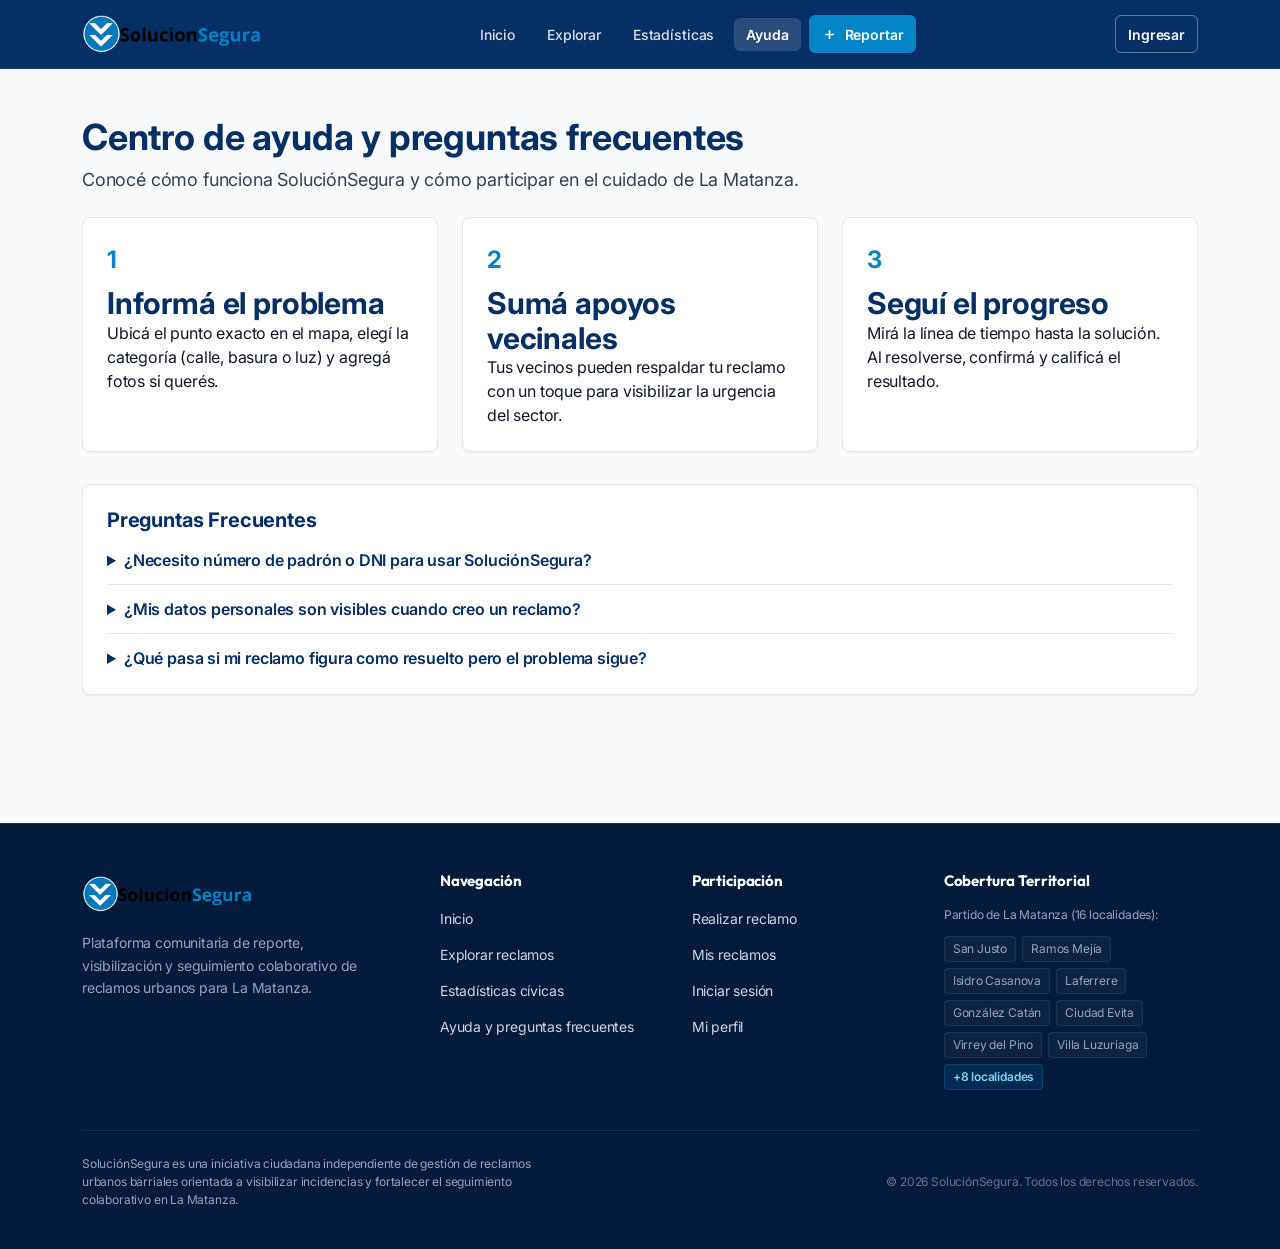
==== pages/ayuda.html @ 88a14005 "feat: inicializar plataforma SoluciónSegura con flujo de reclamos, mapa interactivo y gestión de evi" ====
<!DOCTYPE html>
<html lang="es">
<head>
  <meta charset="UTF-8">
  <meta name="viewport" content="width=device-width, initial-scale=1.0">
  <title>Centro de Ayuda — SoluciónSegura</title>
  <link rel="stylesheet" href="../assets/css/main.css">
</head>
<body class="app-shell">

  <header class="site-header" role="banner">
    <div class="container-desktop site-header__inner">
      <a href="../index.html" class="brand-link" aria-label="SoluciónSegura - Inicio">
        <svg class="brand-logo" width="32" height="32" viewBox="0 0 32 32" fill="none" aria-hidden="true">
          <rect width="32" height="32" rx="8" fill="#078DFA"/>
          <path d="M16 6L24 10V16C24 21 20.5 25.5 16 27C11.5 25.5 8 21 8 16V10L16 6Z" fill="#FFFFFF"/>
          <path d="M14 16.5L12 14.5L10.5 16L14 19.5L21.5 12L20 10.5L14 16.5Z" fill="#062F66"/>
        </svg>
        <span>SoluciónSegura</span>
      </a>

      <nav class="desktop-nav" role="navigation" aria-label="Navegación principal">
        <a href="../index.html" class="nav-link" data-page="inicio">Inicio</a>
        <a href="explorar.html" class="nav-link" data-page="explorar">Explorar</a>
        <a href="estadisticas.html" class="nav-link" data-page="estadisticas">Estadísticas</a>
        <a href="ayuda.html" class="nav-link is-active" data-page="ayuda">Ayuda</a>
        <a href="nuevo-reclamo.html" class="btn btn--primary btn--sm">Realizar reclamo</a>
      </nav>

      <div class="header-actions"></div>
    </div>
  </header>

  <main class="main-content" id="main-content" role="main">
    <div class="container-desktop section-spacer">
      
      <div class="section-header">
        <h1 class="section-header__title">Centro de ayuda y preguntas frecuentes</h1>
        <p class="section-header__subtitle">Conocé cómo funciona SoluciónSegura y cómo participar en el cuidado de La Matanza.</p>
      </div>

      <!-- Guía en 3 Pasos -->
      <section class="grid-cards" style="margin-bottom: var(--space-8);">
        <div class="card">
          <span style="font-size: var(--font-size-2xl); font-weight: bold; color: var(--color-accent); margin-bottom: var(--space-2);">1</span>
          <h2 class="card__title">Informá el problema</h2>
          <p class="card__body">Ubicá el punto exacto en el mapa, elegí la categoría (calle, basura o luz) y agregá fotos si querés.</p>
        </div>

        <div class="card">
          <span style="font-size: var(--font-size-2xl); font-weight: bold; color: var(--color-accent); margin-bottom: var(--space-2);">2</span>
          <h2 class="card__title">Sumá apoyos vecinales</h2>
          <p class="card__body">Tus vecinos pueden respaldar tu reclamo con un toque para visibilizar la urgencia del sector.</p>
        </div>

        <div class="card">
          <span style="font-size: var(--font-size-2xl); font-weight: bold; color: var(--color-accent); margin-bottom: var(--space-2);">3</span>
          <h2 class="card__title">Seguí el progreso</h2>
          <p class="card__body">Mirá la línea de tiempo hasta la solución. Al resolverse, confirmá y calificá el resultado.</p>
        </div>
      </section>

      <!-- Preguntas Frecuentes -->
      <section class="card" style="margin-bottom: var(--space-8);">
        <h2 style="font-size: var(--font-size-xl); margin-bottom: var(--space-4);">Preguntas Frecuentes</h2>
        
        <details style="margin-bottom: var(--space-3); border-bottom: 1px solid var(--color-border); padding-bottom: var(--space-3);">
          <summary style="font-weight: var(--font-weight-semibold); cursor: pointer; color: var(--color-primary-dark);">
            ¿Necesito número de padrón o DNI para usar SoluciónSegura?
          </summary>
          <p style="margin-top: var(--space-2); color: var(--color-text-secondary); font-size: var(--font-size-sm);">
            No. Para agilizar la participación ciudadana y garantizar la inclusión, solo se solicita nombre, correo y contraseña o acceso con Google. No se pide padrón, DNI ni comprobante de domicilio.
          </p>
        </details>

        <details style="margin-bottom: var(--space-3); border-bottom: 1px solid var(--color-border); padding-bottom: var(--space-3);">
          <summary style="font-weight: var(--font-weight-semibold); cursor: pointer; color: var(--color-primary-dark);">
            ¿Mis datos personales son visibles cuando creo un reclamo?
          </summary>
          <p style="margin-top: var(--space-2); color: var(--color-text-secondary); font-size: var(--font-size-sm);">
            No. En el detalle público solo se muestra la ubicación del problema, las fotos y la descripción. Tu nombre completo, correo y datos privados nunca se publican.
          </p>
        </details>

        <details>
          <summary style="font-weight: var(--font-weight-semibold); cursor: pointer; color: var(--color-primary-dark);">
            ¿Qué pasa si mi reclamo figura como resuelto pero el problema sigue?
          </summary>
          <p style="margin-top: var(--space-2); color: var(--color-text-secondary); font-size: var(--font-size-sm);">
            El creador del reclamo puede solicitar su reapertura inmediata. Los demás vecinos adheridos pueden marcar «El problema sigue presente» para solicitar una nueva inspección.
          </p>
        </details>
      </section>

    </div>
  </main>

  <nav class="mobile-bottom-nav" role="navigation" aria-label="Navegación inferior móvil">
    <a href="../index.html" class="mobile-nav-item" data-page="inicio">
      <span class="mobile-nav-item__icon" aria-hidden="true">
        <svg width="22" height="22" viewBox="0 0 24 24" fill="none" stroke="currentColor" stroke-width="2"><path d="m3 9 9-7 9 7v11a2 2 0 0 1-2 2H5a2 2 0 0 1-2-2z"/></svg>
      </span>
      <span>Inicio</span>
    </a>
    <a href="explorar.html" class="mobile-nav-item" data-page="explorar">
      <span class="mobile-nav-item__icon" aria-hidden="true">
        <svg width="22" height="22" viewBox="0 0 24 24" fill="none" stroke="currentColor" stroke-width="2"><circle cx="11" cy="11" r="8"/><path d="m21 21-4.3-4.3"/></svg>
      </span>
      <span>Explorar</span>
    </a>
    <a href="nuevo-reclamo.html" class="mobile-nav-item" data-page="reportar">
      <span class="mobile-nav-item__icon" aria-hidden="true">
        <svg width="22" height="22" viewBox="0 0 24 24" fill="none" stroke="currentColor" stroke-width="2"><circle cx="12" cy="12" r="10"/><path d="M12 8v8"/><path d="M8 12h8"/></svg>
      </span>
      <span>Reportar</span>
    </a>
  </nav>

  <script type="module">
    import { setupNavigation } from '../assets/js/main.js';
    setupNavigation({ activePage: 'ayuda', basePath: '../' });
  </script>
</body>
</html>
---- assets/css/main.css ----
/* ==========================================================================
   SoluciónSegura — Hoja de Estilos Principal (Consolidador MPA)
   Agrupa tokens, base, layout, componentes reutilizables y responsive
   ========================================================================== */

/* Tipografía: Outfit (Títulos) + Inter (Interfaz y Texto) */
@import url("https://fonts.googleapis.com/css2?family=Inter:wght@400;500;600;700&family=Outfit:wght@500;600;700;800&display=swap");

@import url("./variables.css");
@import url("./base.css");
@import url("./layout.css");
@import url("./responsive.css");

/* Componentes */
@import url("./components/buttons.css");
@import url("./components/cards.css");
@import url("./components/steps.css");
@import url("./components/map.css");
@import url("./components/stats.css");
@import url("./components/forms.css");
@import url("./components/badges.css");
@import url("./components/navigation.css");
@import url("./components/modals.css");
@import url("./components/toast.css");

/* Páginas específicas */
@import url("./pages/auth.css");
@import url("./pages/claim-form.css");
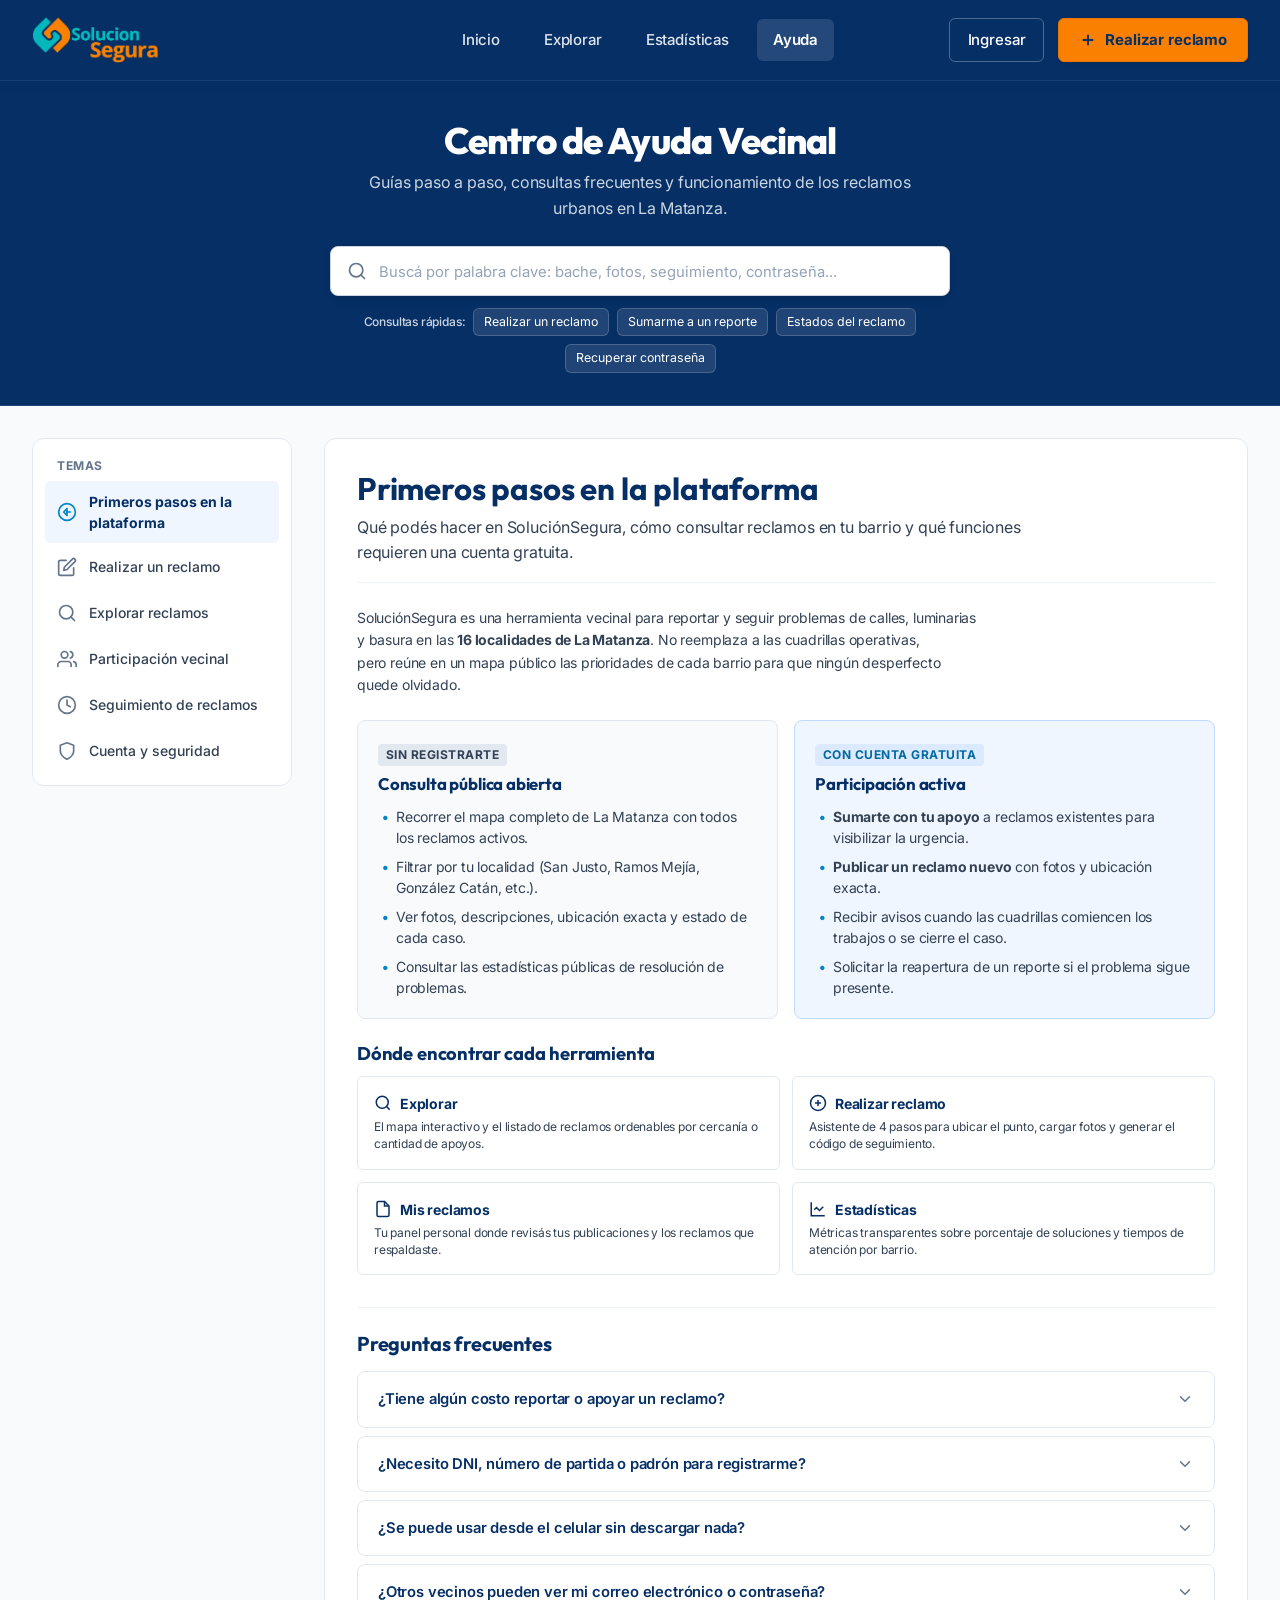
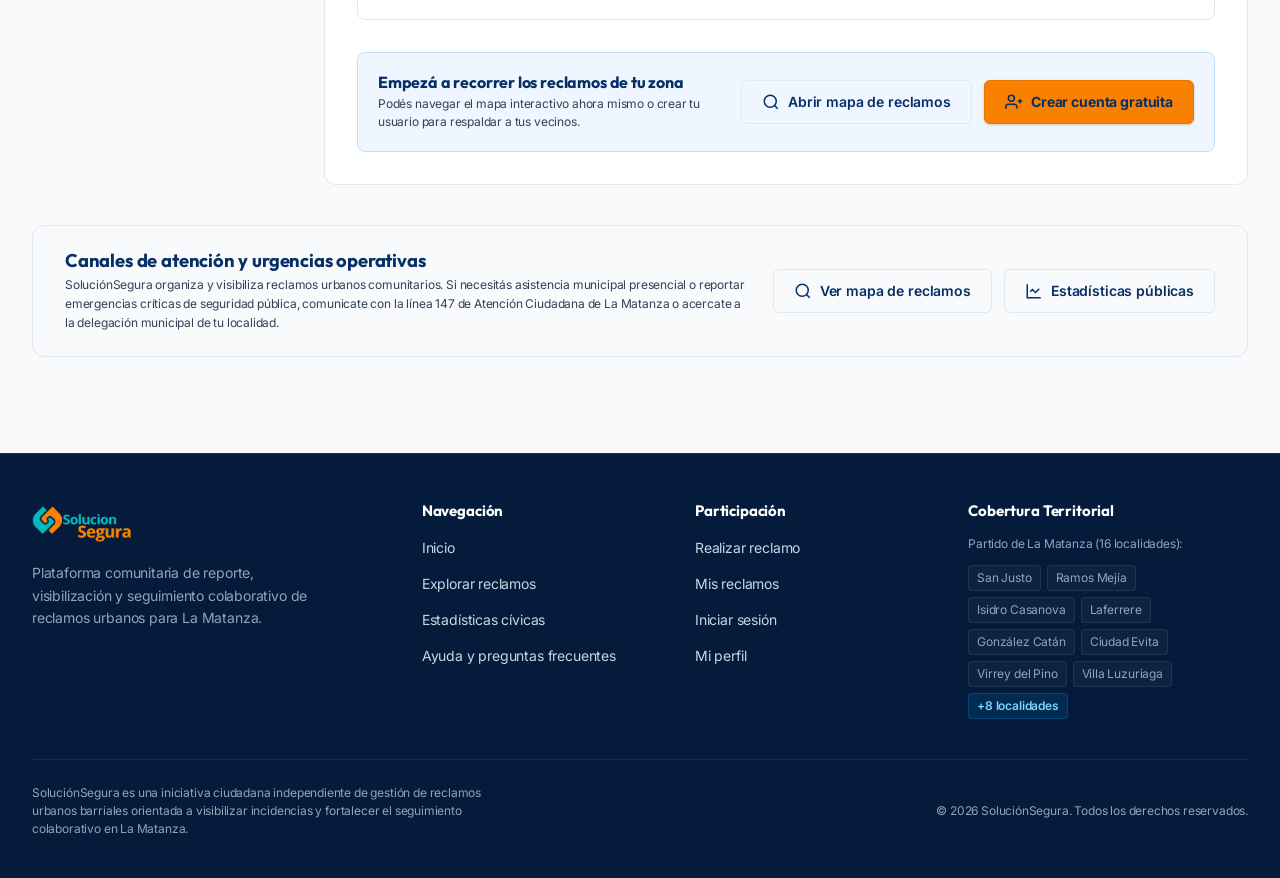
==== commit b6da7dcf: "feat: scaffold project structure with CSS modules, base styles, and core page templates" ====
--- a/pages/ayuda.html
+++ b/pages/ayuda.html
@@ -3,123 +3,155 @@
 <head>
   <meta charset="UTF-8">
   <meta name="viewport" content="width=device-width, initial-scale=1.0">
-  <title>Centro de Ayuda — SoluciónSegura</title>
+  <meta name="description" content="Centro de Ayuda de SoluciónSegura. Guías para reportar problemas de bacheo, luminarias y residuos, sumarte a reclamos existentes y seguir el estado de obra en La Matanza.">
+  <title>Centro de Ayuda | SoluciónSegura</title>
   <link rel="stylesheet" href="../assets/css/main.css">
 </head>
 <body class="app-shell">
 
-  <header class="site-header" role="banner">
-    <div class="container-desktop site-header__inner">
-      <a href="../index.html" class="brand-link" aria-label="SoluciónSegura - Inicio">
-        <svg class="brand-logo" width="32" height="32" viewBox="0 0 32 32" fill="none" aria-hidden="true">
-          <rect width="32" height="32" rx="8" fill="#078DFA"/>
-          <path d="M16 6L24 10V16C24 21 20.5 25.5 16 27C11.5 25.5 8 21 8 16V10L16 6Z" fill="#FFFFFF"/>
-          <path d="M14 16.5L12 14.5L10.5 16L14 19.5L21.5 12L20 10.5L14 16.5Z" fill="#062F66"/>
-        </svg>
-        <span>SoluciónSegura</span>
-      </a>
-
-      <nav class="desktop-nav" role="navigation" aria-label="Navegación principal">
-        <a href="../index.html" class="nav-link" data-page="inicio">Inicio</a>
-        <a href="explorar.html" class="nav-link" data-page="explorar">Explorar</a>
-        <a href="estadisticas.html" class="nav-link" data-page="estadisticas">Estadísticas</a>
-        <a href="ayuda.html" class="nav-link is-active" data-page="ayuda">Ayuda</a>
-        <a href="nuevo-reclamo.html" class="btn btn--primary btn--sm">Realizar reclamo</a>
-      </nav>
-
-      <div class="header-actions"></div>
-    </div>
-  </header>
+  <!-- Cabecera Institucional (inyectada por navbar.js) -->
+  <header class="site-header" role="banner"></header>
 
   <main class="main-content" id="main-content" role="main">
-    <div class="container-desktop section-spacer">
-      
-      <div class="section-header">
-        <h1 class="section-header__title">Centro de ayuda y preguntas frecuentes</h1>
-        <p class="section-header__subtitle">Conocé cómo funciona SoluciónSegura y cómo participar en el cuidado de La Matanza.</p>
+
+    <!-- 1. Encabezado institucional con buscador -->
+    <section class="help-hero" aria-labelledby="help-hero-title">
+      <div class="help-hero__inner">
+        
+        <h1 id="help-hero-title" class="help-hero__title">Centro de Ayuda Vecinal</h1>
+        <p class="help-hero__description">
+          Guías paso a paso, consultas frecuentes y funcionamiento de los reclamos urbanos en La Matanza.
+        </p>
+
+        <!-- Buscador -->
+        <div class="help-search-container" role="search" aria-label="Buscador de ayuda">
+          <div class="help-search-bar">
+            <span class="help-search-bar__icon" aria-hidden="true">
+              <svg width="20" height="20" viewBox="0 0 24 24" fill="none" stroke="currentColor" stroke-width="2" stroke-linecap="round" stroke-linejoin="round">
+                <circle cx="11" cy="11" r="8"></circle>
+                <line x1="21" y1="21" x2="16.65" y2="16.65"></line>
+              </svg>
+            </span>
+            <input type="search" 
+                   id="help-search-input" 
+                   class="help-search-bar__input" 
+                   placeholder="Buscá por palabra clave: bache, fotos, seguimiento, contraseña..." 
+                   aria-label="Buscar en el Centro de Ayuda"
+                   autocomplete="off"
+                   spellcheck="false">
+            <button type="button" 
+                    id="help-search-clear" 
+                    class="help-search-bar__clear" 
+                    aria-label="Borrar búsqueda" 
+                    hidden>
+              <svg width="16" height="16" viewBox="0 0 24 24" fill="none" stroke="currentColor" stroke-width="2.5" stroke-linecap="round" stroke-linejoin="round" aria-hidden="true">
+                <line x1="18" y1="6" x2="6" y2="18"></line>
+                <line x1="6" y1="6" x2="18" y2="18"></line>
+              </svg>
+            </button>
+          </div>
+
+          <!-- Sugerencias directas -->
+          <div class="help-quick-searches" aria-label="Consultas habituales">
+            <span class="help-quick-searches__label">Consultas rápidas:</span>
+            <button type="button" class="help-quick-tag js-quick-tag">Realizar un reclamo</button>
+            <button type="button" class="help-quick-tag js-quick-tag">Sumarme a un reporte</button>
+            <button type="button" class="help-quick-tag js-quick-tag">Estados del reclamo</button>
+            <button type="button" class="help-quick-tag js-quick-tag">Recuperar contraseña</button>
+          </div>
+
+          <!-- Dropdown interactivo de resultados -->
+          <div class="help-search-results" id="help-search-results" role="listbox" aria-label="Resultados de búsqueda" hidden>
+            <div class="help-search-results__header">
+              <span id="help-search-count">0 resultados</span>
+              <span style="font-size: 0.75rem; color: #94A3B8;">Presioná Esc para cerrar</span>
+            </div>
+            <div id="help-search-list">
+              <!-- Inyectado dinámicamente -->
+            </div>
+          </div>
+        </div>
+
+      </div>
+    </section>
+
+    <!-- 2. Cuerpo del Centro de Ayuda -->
+    <div class="help-page-container help-main-section">
+
+      <!-- Selector Móvil de Categorías -->
+      <div class="help-mobile-nav" aria-label="Temas de ayuda">
+        <span class="help-mobile-nav__label" id="mobile-nav-label">Tema seleccionado:</span>
+        
+        <div class="help-mobile-pills" id="help-mobile-pills" role="tablist" aria-labelledby="mobile-nav-label">
+          <!-- Inyectado dinámicamente -->
+        </div>
+
+        <select id="help-mobile-select" class="help-mobile-select" aria-labelledby="mobile-nav-label">
+          <!-- Inyectado dinámicamente -->
+        </select>
       </div>
 
-      <!-- Guía en 3 Pasos -->
-      <section class="grid-cards" style="margin-bottom: var(--space-8);">
-        <div class="card">
-          <span style="font-size: var(--font-size-2xl); font-weight: bold; color: var(--color-accent); margin-bottom: var(--space-2);">1</span>
-          <h2 class="card__title">Informá el problema</h2>
-          <p class="card__body">Ubicá el punto exacto en el mapa, elegí la categoría (calle, basura o luz) y agregá fotos si querés.</p>
+      <!-- Layout de Dos Columnas (Desktop) -->
+      <div class="help-two-columns">
+
+        <!-- Columna Izquierda: Temas -->
+        <aside class="help-sidebar" aria-label="Temas de ayuda">
+          <h2 class="help-sidebar__title">Temas</h2>
+          <ul class="help-nav-list" id="help-desktop-nav-list" role="tablist" aria-orientation="vertical">
+            <!-- Inyectado dinámicamente -->
+          </ul>
+        </aside>
+
+        <!-- Columna Derecha: Panel de Contenido -->
+        <section class="help-content-panel" 
+                 id="help-content-panel" 
+                 role="tabpanel" 
+                 aria-live="polite"
+                 tabindex="0">
+          <!-- Inyectado dinámicamente según la categoría activa -->
+        </section>
+
+      </div>
+
+      <!-- 3. Bloque de Canales y Orientación Municipal -->
+      <section class="help-civic-card" aria-label="Canales de atención ciudadana">
+        <div class="help-civic-card__content">
+          <h2 class="help-civic-card__title">Canales de atención y urgencias operativas</h2>
+          <p class="help-civic-card__text">
+            SoluciónSegura organiza y visibiliza reclamos urbanos comunitarios. Si necesitás asistencia municipal presencial o reportar emergencias críticas de seguridad pública, comunicate con la línea 147 de Atención Ciudadana de La Matanza o acercate a la delegación municipal de tu localidad.
+          </p>
         </div>
-
-        <div class="card">
-          <span style="font-size: var(--font-size-2xl); font-weight: bold; color: var(--color-accent); margin-bottom: var(--space-2);">2</span>
-          <h2 class="card__title">Sumá apoyos vecinales</h2>
-          <p class="card__body">Tus vecinos pueden respaldar tu reclamo con un toque para visibilizar la urgencia del sector.</p>
-        </div>
-
-        <div class="card">
-          <span style="font-size: var(--font-size-2xl); font-weight: bold; color: var(--color-accent); margin-bottom: var(--space-2);">3</span>
-          <h2 class="card__title">Seguí el progreso</h2>
-          <p class="card__body">Mirá la línea de tiempo hasta la solución. Al resolverse, confirmá y calificá el resultado.</p>
+        <div class="help-civic-card__links">
+          <a href="explorar.html" class="btn btn--outline">
+            <svg width="16" height="16" viewBox="0 0 24 24" fill="none" stroke="currentColor" stroke-width="2" aria-hidden="true">
+              <circle cx="11" cy="11" r="8"></circle>
+              <line x1="21" y1="21" x2="16.65" y2="16.65"></line>
+            </svg>
+            <span>Ver mapa de reclamos</span>
+          </a>
+          <a href="estadisticas.html" class="btn btn--outline">
+            <svg width="16" height="16" viewBox="0 0 24 24" fill="none" stroke="currentColor" stroke-width="2" aria-hidden="true">
+              <path d="M3 3v18h18"></path>
+              <path d="m19 9-5 5-4-4-3 3"></path>
+            </svg>
+            <span>Estadísticas públicas</span>
+          </a>
         </div>
       </section>
 
-      <!-- Preguntas Frecuentes -->
-      <section class="card" style="margin-bottom: var(--space-8);">
-        <h2 style="font-size: var(--font-size-xl); margin-bottom: var(--space-4);">Preguntas Frecuentes</h2>
-        
-        <details style="margin-bottom: var(--space-3); border-bottom: 1px solid var(--color-border); padding-bottom: var(--space-3);">
-          <summary style="font-weight: var(--font-weight-semibold); cursor: pointer; color: var(--color-primary-dark);">
-            ¿Necesito número de padrón o DNI para usar SoluciónSegura?
-          </summary>
-          <p style="margin-top: var(--space-2); color: var(--color-text-secondary); font-size: var(--font-size-sm);">
-            No. Para agilizar la participación ciudadana y garantizar la inclusión, solo se solicita nombre, correo y contraseña o acceso con Google. No se pide padrón, DNI ni comprobante de domicilio.
-          </p>
-        </details>
+    </div>
 
-        <details style="margin-bottom: var(--space-3); border-bottom: 1px solid var(--color-border); padding-bottom: var(--space-3);">
-          <summary style="font-weight: var(--font-weight-semibold); cursor: pointer; color: var(--color-primary-dark);">
-            ¿Mis datos personales son visibles cuando creo un reclamo?
-          </summary>
-          <p style="margin-top: var(--space-2); color: var(--color-text-secondary); font-size: var(--font-size-sm);">
-            No. En el detalle público solo se muestra la ubicación del problema, las fotos y la descripción. Tu nombre completo, correo y datos privados nunca se publican.
-          </p>
-        </details>
-
-        <details>
-          <summary style="font-weight: var(--font-weight-semibold); cursor: pointer; color: var(--color-primary-dark);">
-            ¿Qué pasa si mi reclamo figura como resuelto pero el problema sigue?
-          </summary>
-          <p style="margin-top: var(--space-2); color: var(--color-text-secondary); font-size: var(--font-size-sm);">
-            El creador del reclamo puede solicitar su reapertura inmediata. Los demás vecinos adheridos pueden marcar «El problema sigue presente» para solicitar una nueva inspección.
-          </p>
-        </details>
-      </section>
-
-    </div>
   </main>
-
-  <nav class="mobile-bottom-nav" role="navigation" aria-label="Navegación inferior móvil">
-    <a href="../index.html" class="mobile-nav-item" data-page="inicio">
-      <span class="mobile-nav-item__icon" aria-hidden="true">
-        <svg width="22" height="22" viewBox="0 0 24 24" fill="none" stroke="currentColor" stroke-width="2"><path d="m3 9 9-7 9 7v11a2 2 0 0 1-2 2H5a2 2 0 0 1-2-2z"/></svg>
-      </span>
-      <span>Inicio</span>
-    </a>
-    <a href="explorar.html" class="mobile-nav-item" data-page="explorar">
-      <span class="mobile-nav-item__icon" aria-hidden="true">
-        <svg width="22" height="22" viewBox="0 0 24 24" fill="none" stroke="currentColor" stroke-width="2"><circle cx="11" cy="11" r="8"/><path d="m21 21-4.3-4.3"/></svg>
-      </span>
-      <span>Explorar</span>
-    </a>
-    <a href="nuevo-reclamo.html" class="mobile-nav-item" data-page="reportar">
-      <span class="mobile-nav-item__icon" aria-hidden="true">
-        <svg width="22" height="22" viewBox="0 0 24 24" fill="none" stroke="currentColor" stroke-width="2"><circle cx="12" cy="12" r="10"/><path d="M12 8v8"/><path d="M8 12h8"/></svg>
-      </span>
-      <span>Reportar</span>
-    </a>
-  </nav>
 
   <script type="module">
     import { setupNavigation } from '../assets/js/main.js';
+    import { initHelpCenter } from '../assets/js/pages/ayuda.js';
+
+    // 1. Inicializar navegación común (Header, Footer, Mobile Nav)
     setupNavigation({ activePage: 'ayuda', basePath: '../' });
+
+    // 2. Inicializar controlador del Centro de Ayuda
+    initHelpCenter();
   </script>
 </body>
 </html>
-
--- a/assets/css/main.css
+++ b/assets/css/main.css
@@ -26,6 +26,12 @@
 /* Páginas específicas */
 @import url("./pages/auth.css");
 @import url("./pages/claim-form.css");
+@import url("./pages/explorar.css");
+@import url("./pages/perfil.css");
+@import url("./pages/notificaciones.css");
+@import url("./pages/estadisticas.css");
+@import url("./pages/ayuda.css");
 
 
 
+
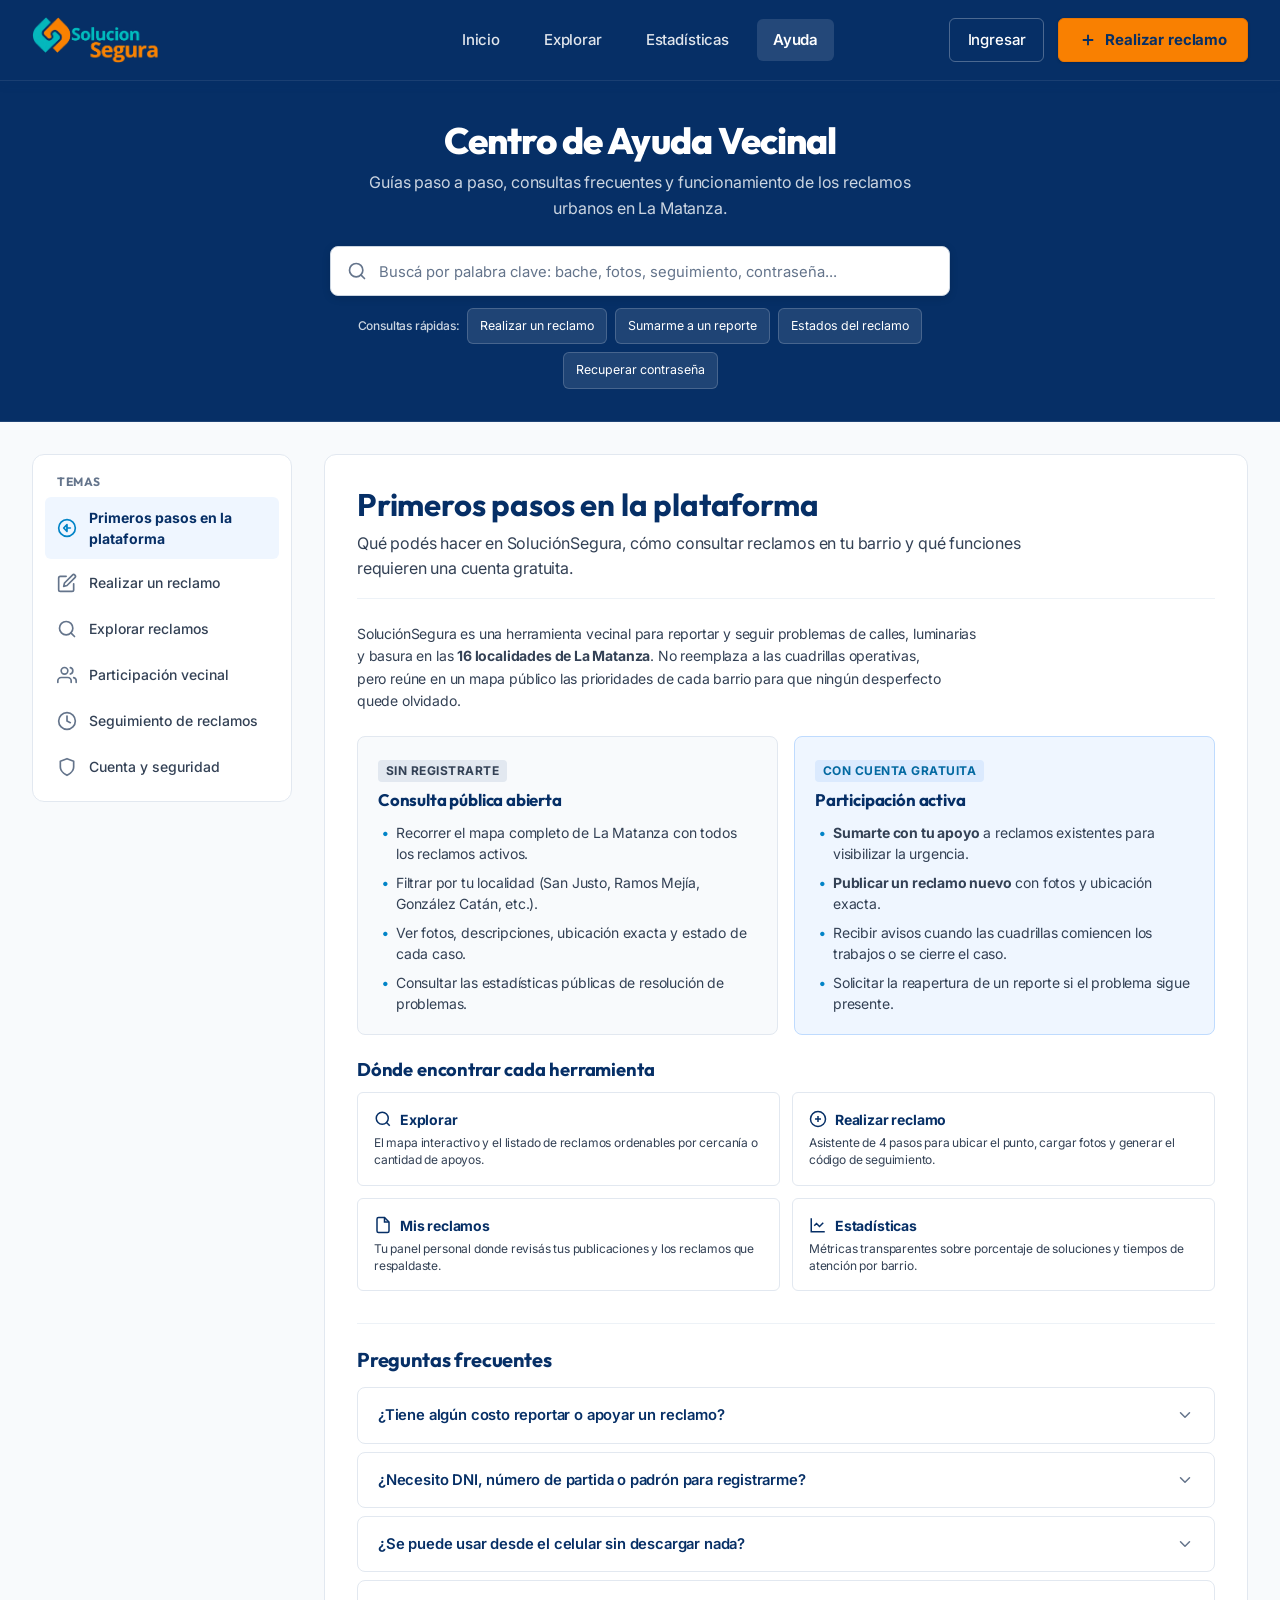
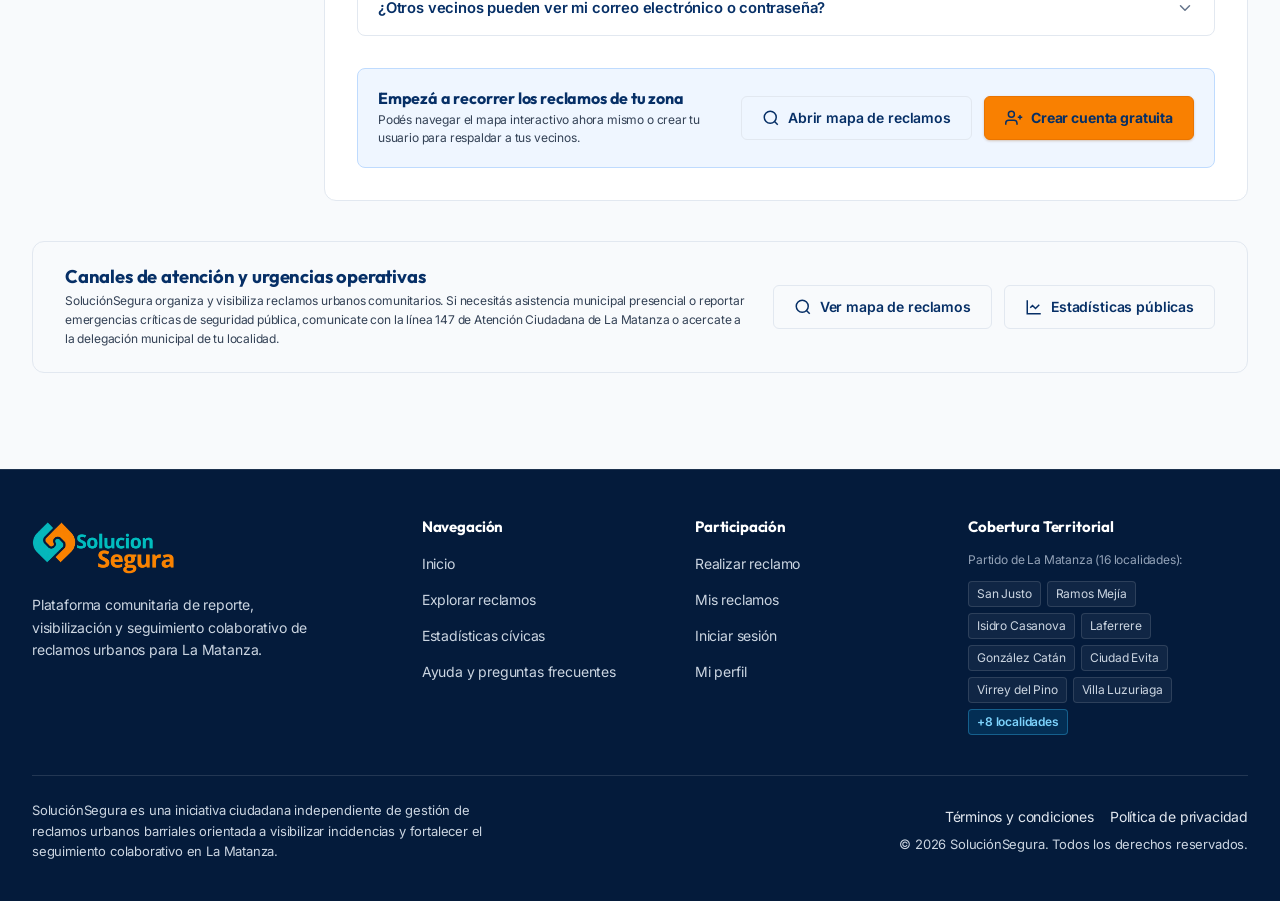
==== commit 9ff0d992: "fix(responsive): corrige los 18 hallazgos de la auditoría móvil y documenta cambios" ====
--- a/pages/ayuda.html
+++ b/pages/ayuda.html
@@ -33,7 +33,9 @@
               </svg>
             </span>
             <input type="search" 
-                   id="help-search-input" 
+                   id="help-search-input"
+                  inputmode="search"
+                  enterkeyhint="search"
                    class="help-search-bar__input" 
                    placeholder="Buscá por palabra clave: bache, fotos, seguimiento, contraseña..." 
                    aria-label="Buscar en el Centro de Ayuda"
--- a/assets/css/main.css
+++ b/assets/css/main.css
@@ -31,6 +31,7 @@
 @import url("./pages/notificaciones.css");
 @import url("./pages/estadisticas.css");
 @import url("./pages/ayuda.css");
+@import url("./pages/legal.css");
 
 
 
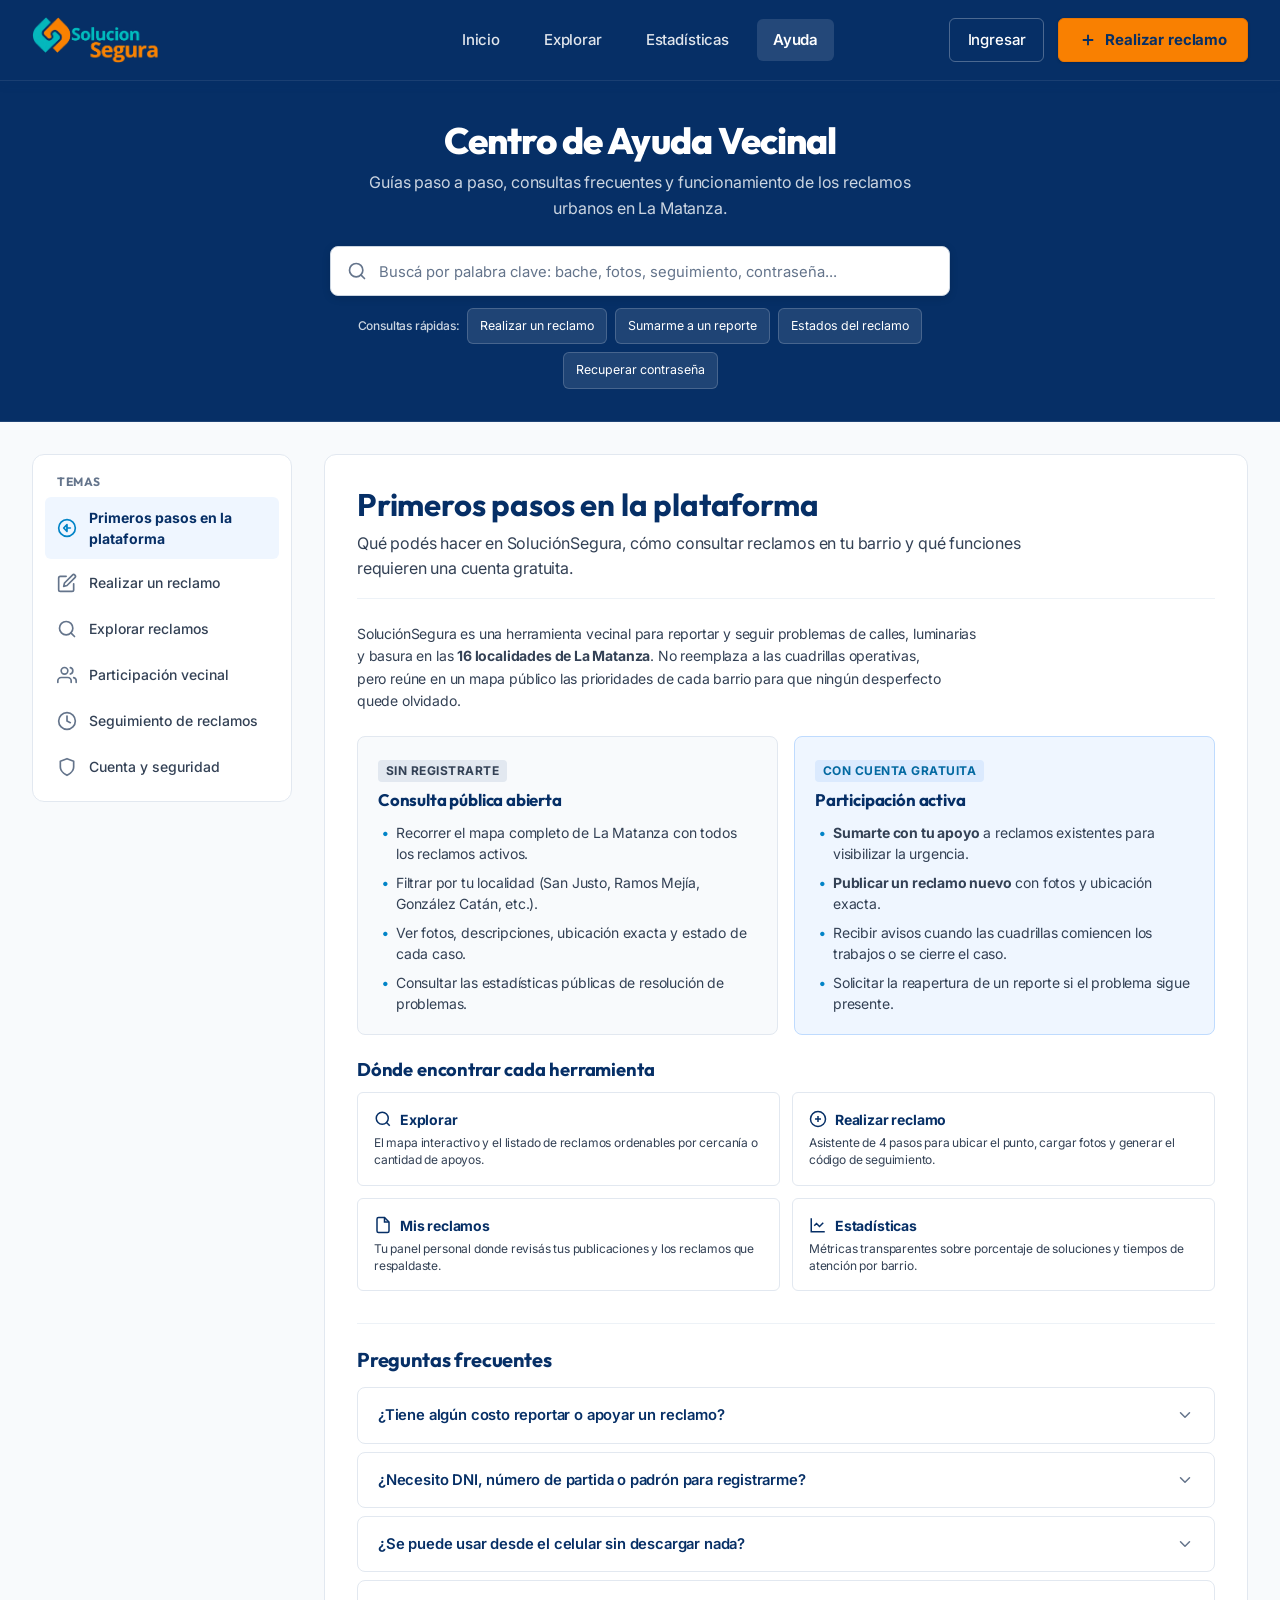
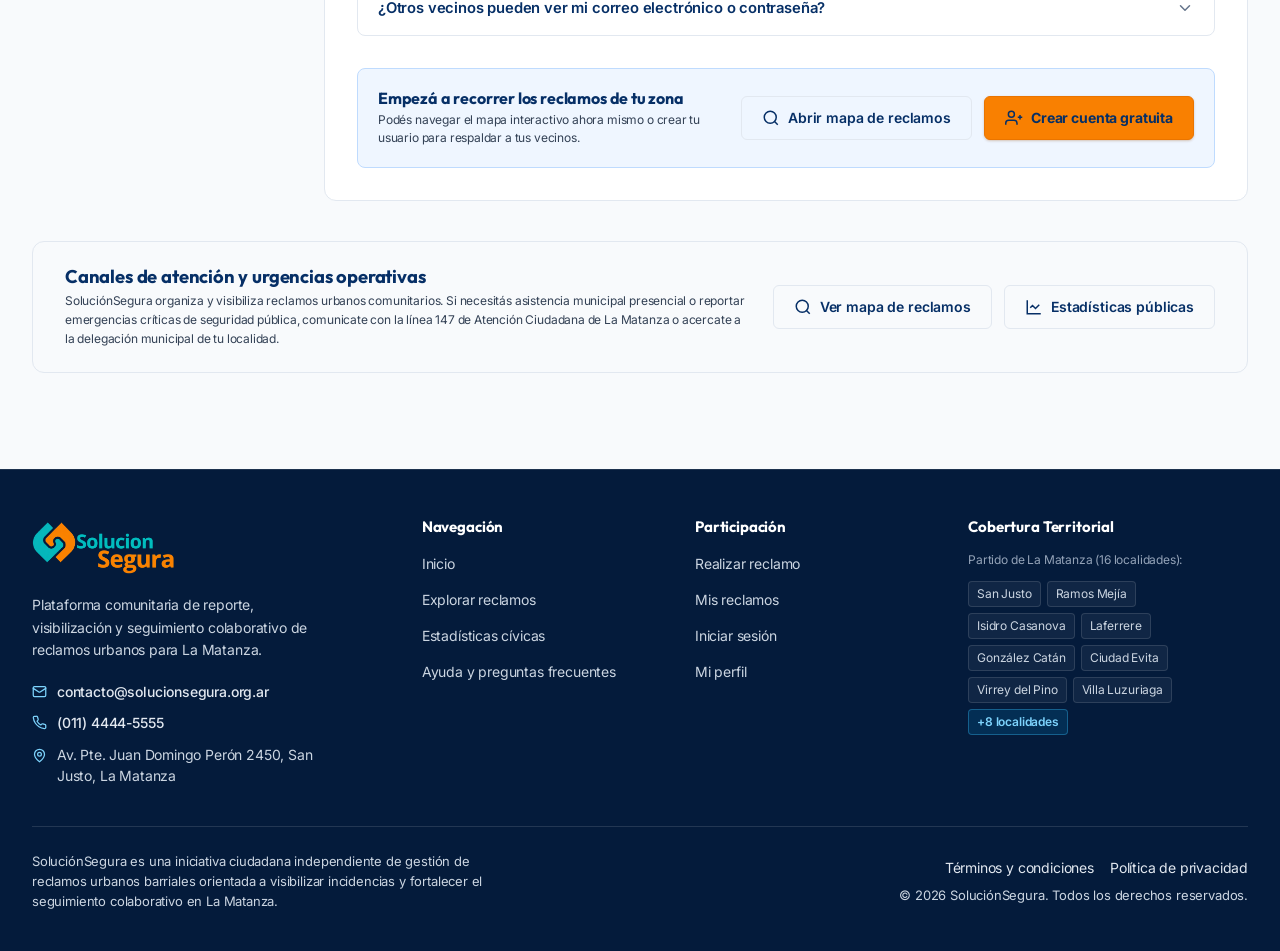
==== commit 9434d388: "perf: optimiza imágenes, favicon, carga de fuentes y atributos CLS/SEO" ====
--- a/pages/ayuda.html
+++ b/pages/ayuda.html
@@ -5,6 +5,10 @@
   <meta name="viewport" content="width=device-width, initial-scale=1.0">
   <meta name="description" content="Centro de Ayuda de SoluciónSegura. Guías para reportar problemas de bacheo, luminarias y residuos, sumarte a reclamos existentes y seguir el estado de obra en La Matanza.">
   <title>Centro de Ayuda | SoluciónSegura</title>
+  <link rel="icon" type="image/png" href="../assets/img/favicon.png">
+  <link rel="preconnect" href="https://fonts.googleapis.com">
+  <link rel="preconnect" href="https://fonts.gstatic.com" crossorigin>
+  <link rel="stylesheet" href="https://fonts.googleapis.com/css2?family=Inter:wght@400;500;600;700&family=Outfit:wght@500;600;700;800&display=swap">
   <link rel="stylesheet" href="../assets/css/main.css">
 </head>
 <body class="app-shell">
--- a/assets/css/main.css
+++ b/assets/css/main.css
@@ -3,8 +3,7 @@
    Agrupa tokens, base, layout, componentes reutilizables y responsive
    ========================================================================== */
 
-/* Tipografía: Outfit (Títulos) + Inter (Interfaz y Texto) */
-@import url("https://fonts.googleapis.com/css2?family=Inter:wght@400;500;600;700&family=Outfit:wght@500;600;700;800&display=swap");
+/* Tipografía: Outfit (Títulos) + Inter (Interfaz y Texto) — cargada en paralelo desde <head> */
 
 @import url("./variables.css");
 @import url("./base.css");
